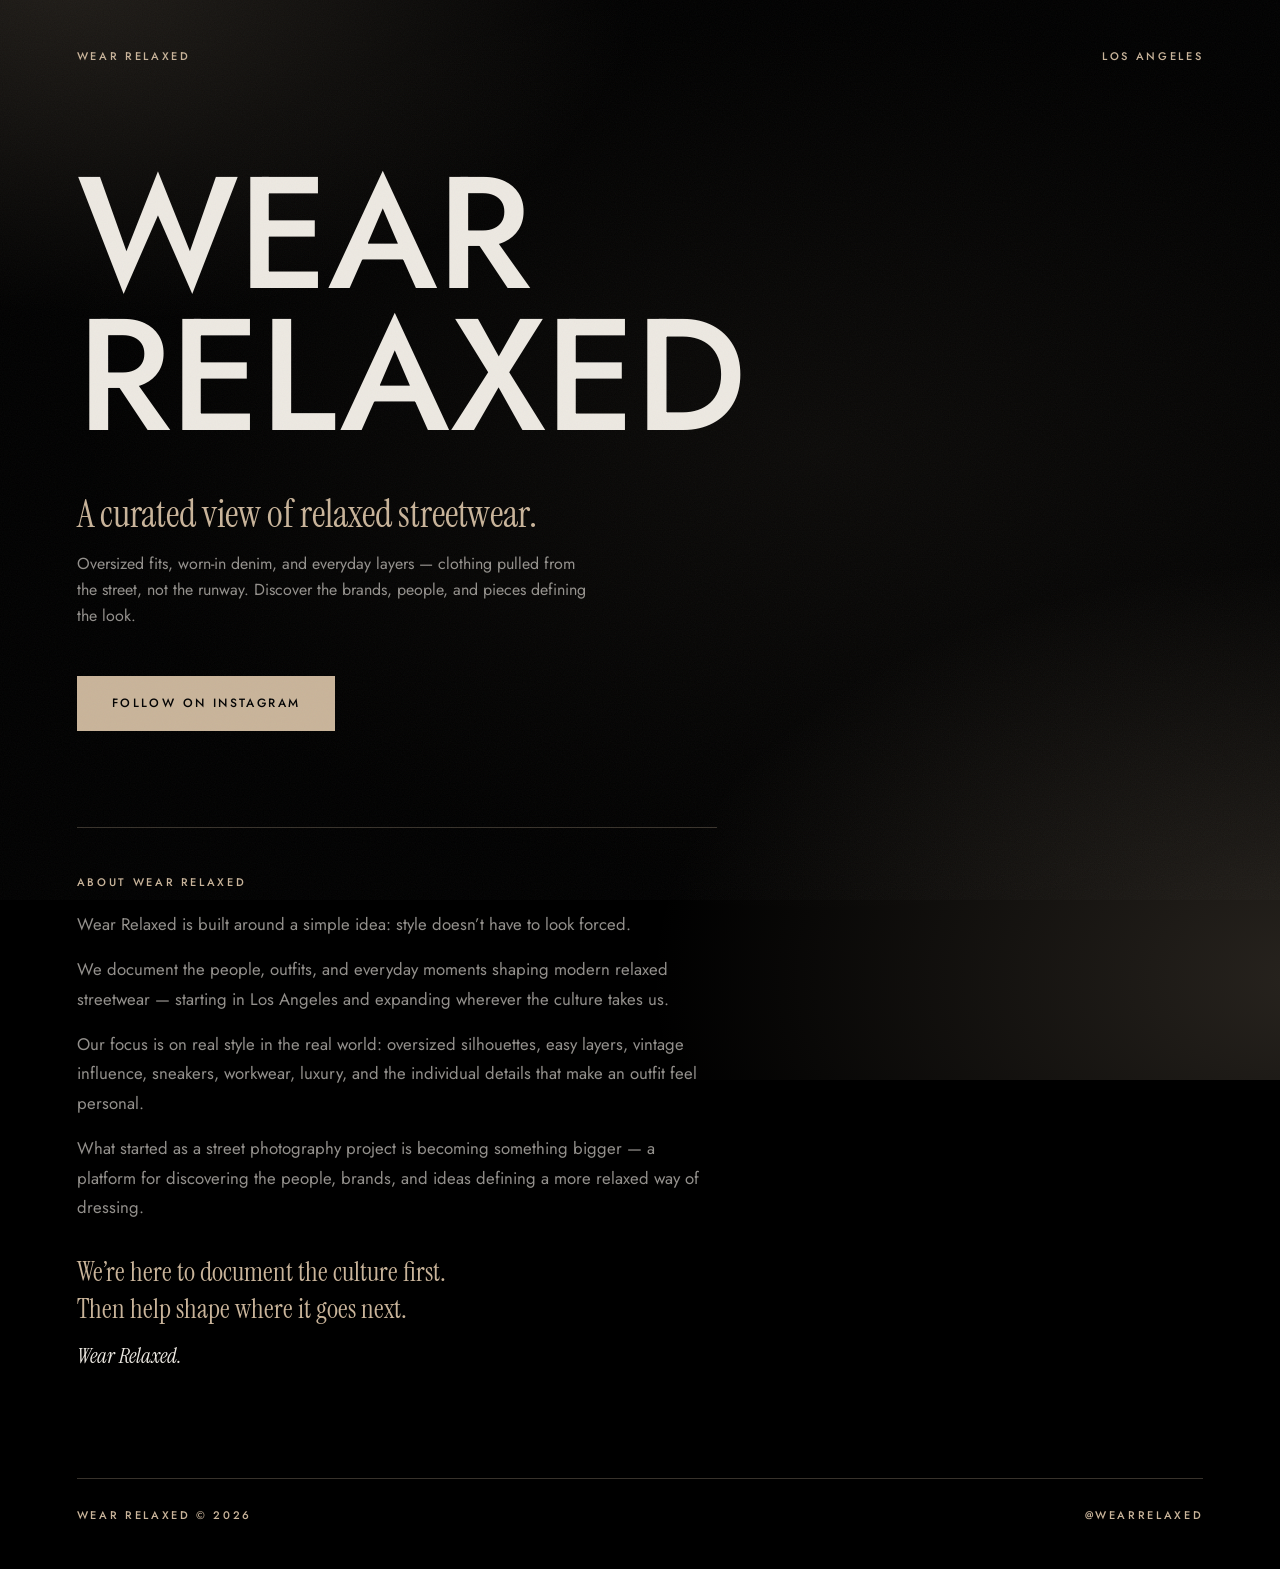
==== index.html @ 6d223c50 "Add About Wear Relaxed section; use 'streetwear' throughout copy" ====
<!DOCTYPE html>
<html lang="en">
<head>
<meta charset="utf-8" />
<meta name="viewport" content="width=device-width, initial-scale=1" />
<title>Wear Relaxed — A curated view of relaxed streetwear.</title>
<meta name="description" content="Wear Relaxed is a curated view of relaxed streetwear — oversized fits, worn-in denim, and everyday layers pulled from the street, not the runway. Discover the brands, people, and pieces defining the look." />
<meta name="theme-color" content="#000000" />
<link rel="icon" href="favicon.svg" type="image/svg+xml" />

<meta property="og:title" content="Wear Relaxed" />
<meta property="og:description" content="A curated view of relaxed streetwear." />
<meta property="og:type" content="website" />
<meta property="og:url" content="https://wearrelaxed.com" />

<link rel="preconnect" href="https://fonts.googleapis.com">
<link rel="preconnect" href="https://fonts.gstatic.com" crossorigin>
<link href="https://fonts.googleapis.com/css2?family=Instrument+Serif&family=Jost:wght@400;500&display=swap" rel="stylesheet">

<style>
  :root{
    --ink:#000000;
    --paper:#EDE9E2;
    --muted:rgba(237,233,226,.62);
    --tan:#C9B49A;        /* the one accent tone, used throughout */
    --tan-rgb:201,180,154;
    --sans:'Jost','Helvetica Neue',Arial,sans-serif;
    --serif:'Instrument Serif','Times New Roman',serif;
    --pad:clamp(22px,6vw,88px);
  }

  *{box-sizing:border-box;}
  html{-webkit-text-size-adjust:100%;}
  body{
    margin:0;
    min-height:100svh;
    display:flex; flex-direction:column;
    padding:clamp(26px,5vw,48px) var(--pad) clamp(28px,4vw,44px);
    background:var(--ink);
    color:var(--paper);
    font-family:var(--sans);
    font-weight:400;
    font-size:16px;
    line-height:1.6;
    -webkit-font-smoothing:antialiased;
  }
  a{color:inherit; text-decoration:none;}

  /* ambient wash — single tan tone, very low intensity */
  body::before{
    content:""; position:fixed; inset:-20%; z-index:-1; pointer-events:none;
    background:
      radial-gradient(46% 40% at 18% 12%, rgba(var(--tan-rgb),.16), transparent 70%),
      radial-gradient(52% 46% at 88% 92%, rgba(var(--tan-rgb),.20), transparent 72%),
      radial-gradient(60% 50% at 60% 50%, rgba(var(--tan-rgb),.06), transparent 75%);
    animation:drift 42s ease-in-out infinite alternate;
  }
  @keyframes drift{
    from{transform:translate3d(0,0,0) scale(1);}
    to{transform:translate3d(-2.5%,2%,0) scale(1.08);}
  }

  /* subtle film grain */
  body::after{
    content:""; position:fixed; inset:0; z-index:99; pointer-events:none; opacity:.045;
    background-image:url("data:image/svg+xml,%3Csvg xmlns='http://www.w3.org/2000/svg' width='160' height='160'%3E%3Cfilter id='n'%3E%3CfeTurbulence type='fractalNoise' baseFrequency='.85' numOctaves='3'/%3E%3C/filter%3E%3Crect width='160' height='160' filter='url(%23n)'/%3E%3C/svg%3E");
  }

  .tag{
    font-size:11px; font-weight:500; letter-spacing:.24em;
    text-transform:uppercase; color:var(--tan);
  }

  .top{display:flex; justify-content:space-between; gap:16px;}

  main{flex:1; display:flex; flex-direction:column; justify-content:center;
       padding:clamp(48px,10vw,96px) 0;}

  h1{
    margin:0;
    font-weight:500;
    font-size:clamp(3.2rem,12.4vw,10.5rem);
    line-height:.9;
    letter-spacing:-0.005em;
    text-transform:uppercase;
  }
  h1 span{display:block;}

  .lede{
    font-family:var(--serif);
    font-size:clamp(1.45rem,3.4vw,2.4rem);
    line-height:1.2;
    color:var(--tan);
    margin:clamp(26px,4vw,44px) 0 0;
  }
  .sub{max-width:52ch; color:var(--muted); margin:14px 0 0;}

  .cta{
    display:inline-flex; align-items:center; justify-content:center;
    margin-top:clamp(32px,5vw,48px); align-self:flex-start;
    padding:17px 34px;
    border:1px solid var(--tan); background:var(--tan); color:var(--ink);
    font-size:12px; font-weight:500; letter-spacing:.2em; text-transform:uppercase;
    transition:background .45s ease, color .45s ease;
  }
  .cta:hover{background:transparent; color:var(--tan);}
  a:focus-visible{outline:1px solid var(--tan); outline-offset:5px;}

  .bottom{display:flex; flex-wrap:wrap; justify-content:space-between; gap:12px;
          border-top:1px solid rgba(var(--tan-rgb),.28); padding-top:clamp(20px,3vw,28px);}
  .bottom a:hover{color:var(--paper);}

  .about{
    max-width:64ch;
    margin:0 0 clamp(56px,9vw,104px);
    padding-top:clamp(28px,4vw,40px);
    border-top:1px solid rgba(var(--tan-rgb),.28);
  }
  .about p{margin:16px 0 0; color:var(--muted); font-size:clamp(1rem,1.5vw,1.05rem); line-height:1.75;}
  .about p:first-of-type{margin-top:16px;}
  .about .close{
    font-family:var(--serif); color:var(--tan);
    font-size:clamp(1.25rem,2.4vw,1.7rem); line-height:1.35;
    margin-top:clamp(24px,4vw,32px);
  }
  .about .sign{
    font-family:var(--serif); font-style:italic; color:var(--paper);
    font-size:clamp(1.1rem,2vw,1.3rem); margin-top:10px;
  }

  /* load-in */
  .rise{opacity:0; transform:translateY(18px); animation:rise 1.1s cubic-bezier(.2,.7,.2,1) forwards;}
  .d1{animation-delay:.12s;} .d2{animation-delay:.26s;} .d3{animation-delay:.4s;} .d4{animation-delay:.54s;}
  @keyframes rise{to{opacity:1; transform:none;}}

  @media (prefers-reduced-motion: reduce){
    .rise{opacity:1; transform:none; animation:none;}
    body::before{animation:none;}
    .cta{transition:none;}
  }
</style>
</head>

<body>

  <header class="top rise">
    <span class="tag">Wear Relaxed</span>
    <span class="tag">Los Angeles</span>
  </header>

  <main>
    <h1 class="rise d1"><span>Wear</span><span>Relaxed</span></h1>
    <p class="lede rise d2">A curated view of relaxed streetwear.</p>
    <p class="sub rise d2">Oversized fits, worn-in denim, and everyday layers — clothing pulled from the street, not the runway. Discover the brands, people, and pieces defining the look.</p>
    <a class="cta rise d3" href="https://instagram.com/wearrelaxed" target="_blank" rel="noopener">Follow on Instagram</a>
  </main>

  <section class="about rise d4">
    <span class="tag">About Wear Relaxed</span>
    <p>Wear Relaxed is built around a simple idea: style doesn’t have to look forced.</p>
    <p>We document the people, outfits, and everyday moments shaping modern relaxed streetwear — starting in Los Angeles and expanding wherever the culture takes us.</p>
    <p>Our focus is on real style in the real world: oversized silhouettes, easy layers, vintage influence, sneakers, workwear, luxury, and the individual details that make an outfit feel personal.</p>
    <p>What started as a street photography project is becoming something bigger — a platform for discovering the people, brands, and ideas defining a more relaxed way of dressing.</p>
    <p class="close">We’re here to document the culture first.<br>Then help shape where it goes next.</p>
    <p class="sign">Wear Relaxed.</p>
  </section>

  <footer class="bottom rise d4">
    <span class="tag">Wear Relaxed © 2026</span>
    <span class="tag"><a href="https://instagram.com/wearrelaxed" target="_blank" rel="noopener">@wearrelaxed</a></span>
  </footer>

</body>
</html>
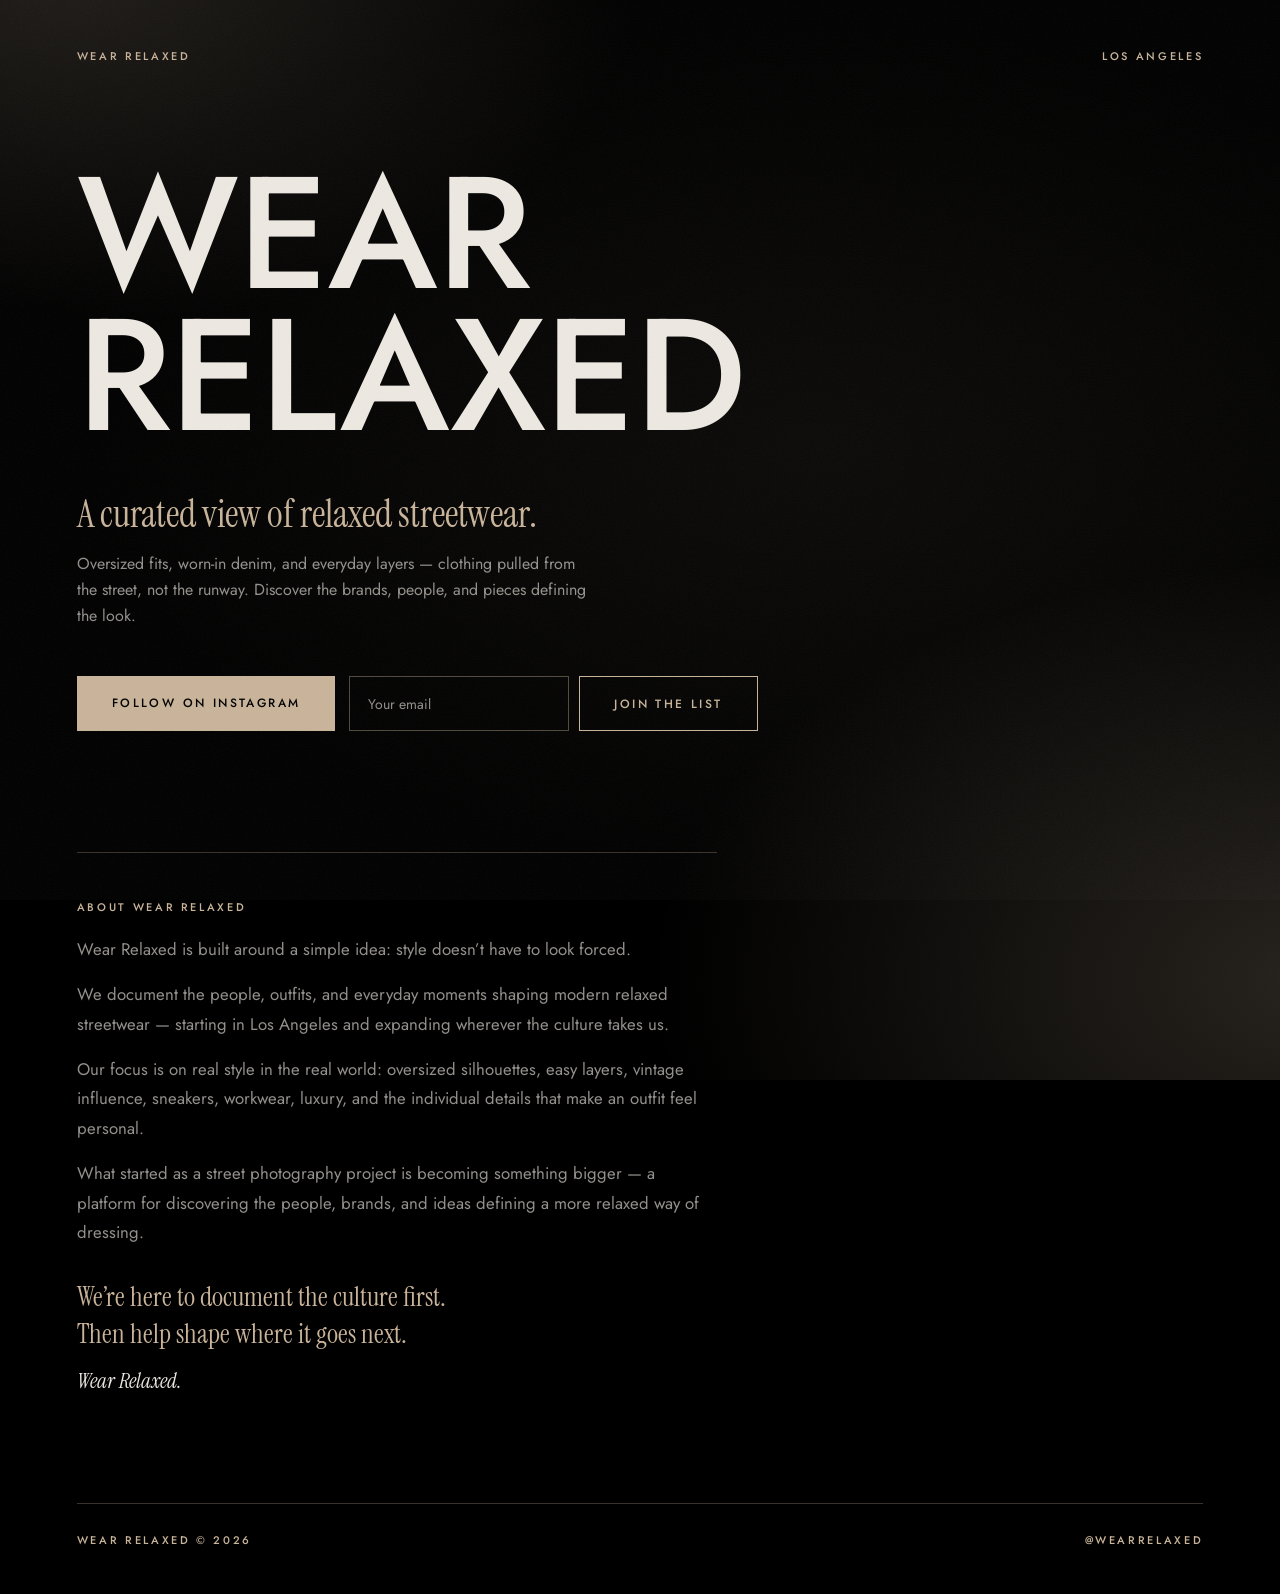
==== commit ffd9440c: "Add inline email signup form submitting directly to Tally API (no popup, no Tally branding)" ====
--- a/index.html
+++ b/index.html
@@ -97,7 +97,6 @@
 
   .cta{
     display:inline-flex; align-items:center; justify-content:center;
-    margin-top:clamp(32px,5vw,48px); align-self:flex-start;
     padding:17px 34px;
     border:1px solid var(--tan); background:var(--tan); color:var(--ink);
     font-size:12px; font-weight:500; letter-spacing:.2em; text-transform:uppercase;
@@ -105,6 +104,34 @@
   }
   .cta:hover{background:transparent; color:var(--tan);}
   a:focus-visible{outline:1px solid var(--tan); outline-offset:5px;}
+
+  .cta-row{display:flex; flex-wrap:wrap; gap:14px;
+            margin-top:clamp(32px,5vw,48px); align-self:flex-start;}
+
+  .cta-outline{background:transparent; color:var(--tan);}
+  .cta-outline:hover{background:var(--tan); color:var(--ink);}
+
+  button.cta{
+    font-family:inherit; appearance:none; -webkit-appearance:none;
+    cursor:pointer;
+  }
+  button.cta:disabled{opacity:.6; cursor:default;}
+
+  .join-form{display:flex; flex-wrap:wrap; gap:10px;}
+  .join-input{
+    background:transparent; color:var(--paper); font-family:var(--sans);
+    font-size:14px; padding:0 18px; min-width:220px;
+    border:1px solid rgba(var(--tan-rgb),.4);
+    outline:none; transition:border-color .3s ease;
+  }
+  .join-input::placeholder{color:var(--muted);}
+  .join-input:focus{border-color:var(--tan);}
+  .join-input:invalid:not(:placeholder-shown){border-color:#c97a6a;}
+
+  .join-msg{
+    margin:12px 0 0; font-size:13px; color:var(--tan);
+    min-height:1em;
+  }
 
   .bottom{display:flex; flex-wrap:wrap; justify-content:space-between; gap:12px;
           border-top:1px solid rgba(var(--tan-rgb),.28); padding-top:clamp(20px,3vw,28px);}
@@ -152,7 +179,14 @@
     <h1 class="rise d1"><span>Wear</span><span>Relaxed</span></h1>
     <p class="lede rise d2">A curated view of relaxed streetwear.</p>
     <p class="sub rise d2">Oversized fits, worn-in denim, and everyday layers — clothing pulled from the street, not the runway. Discover the brands, people, and pieces defining the look.</p>
-    <a class="cta rise d3" href="https://instagram.com/wearrelaxed" target="_blank" rel="noopener">Follow on Instagram</a>
+    <div class="cta-row rise d3">
+      <a class="cta" href="https://instagram.com/wearrelaxed" target="_blank" rel="noopener">Follow on Instagram</a>
+      <form class="join-form" id="joinForm" novalidate>
+        <input class="join-input" type="email" name="email" placeholder="Your email" required autocomplete="email" />
+        <button class="cta cta-outline" type="submit">Join the List</button>
+      </form>
+    </div>
+    <p class="join-msg" id="joinMsg" aria-live="polite"></p>
   </main>
 
   <section class="about rise d4">
@@ -170,5 +204,58 @@
     <span class="tag"><a href="https://instagram.com/wearrelaxed" target="_blank" rel="noopener">@wearrelaxed</a></span>
   </footer>
 
+  <script>
+    (function(){
+      var FORM_ID = 'dWedbV';
+      var FIELD_ID = '51441d87-afd5-4830-893a-62dbe07d6057';
+      var form = document.getElementById('joinForm');
+      var msg = document.getElementById('joinMsg');
+      var input = form.querySelector('.join-input');
+      var btn = form.querySelector('button');
+
+      function uuid(){
+        if (window.crypto && crypto.randomUUID) return crypto.randomUUID();
+        return 'xxxxxxxx-xxxx-4xxx-yxxx-xxxxxxxxxxxx'.replace(/[xy]/g, function(c){
+          var r = Math.random()*16|0, v = c === 'x' ? r : (r&0x3|0x8);
+          return v.toString(16);
+        });
+      }
+
+      form.addEventListener('submit', function(e){
+        e.preventDefault();
+        var email = input.value.trim();
+        if (!email || !input.checkValidity()) {
+          msg.textContent = 'Enter a valid email.';
+          return;
+        }
+        btn.disabled = true;
+        var original = btn.textContent;
+        btn.textContent = 'Joining…';
+        msg.textContent = '';
+
+        fetch('https://api.tally.so/forms/' + FORM_ID + '/respond', {
+          method: 'POST',
+          headers: {'Content-Type': 'application/json'},
+          body: JSON.stringify({
+            sessionUuid: uuid(),
+            respondentUuid: uuid(),
+            responses: (function(){ var r = {}; r[FIELD_ID] = email; return r; })(),
+            captchas: {},
+            isCompleted: true,
+            password: null
+          })
+        }).then(function(res){
+          if (!res.ok) throw new Error('bad status');
+          form.style.display = 'none';
+          msg.textContent = "You're on the list.";
+        }).catch(function(){
+          btn.disabled = false;
+          btn.textContent = original;
+          msg.textContent = 'Something went wrong — try again.';
+        });
+      });
+    })();
+  </script>
+
 </body>
 </html>
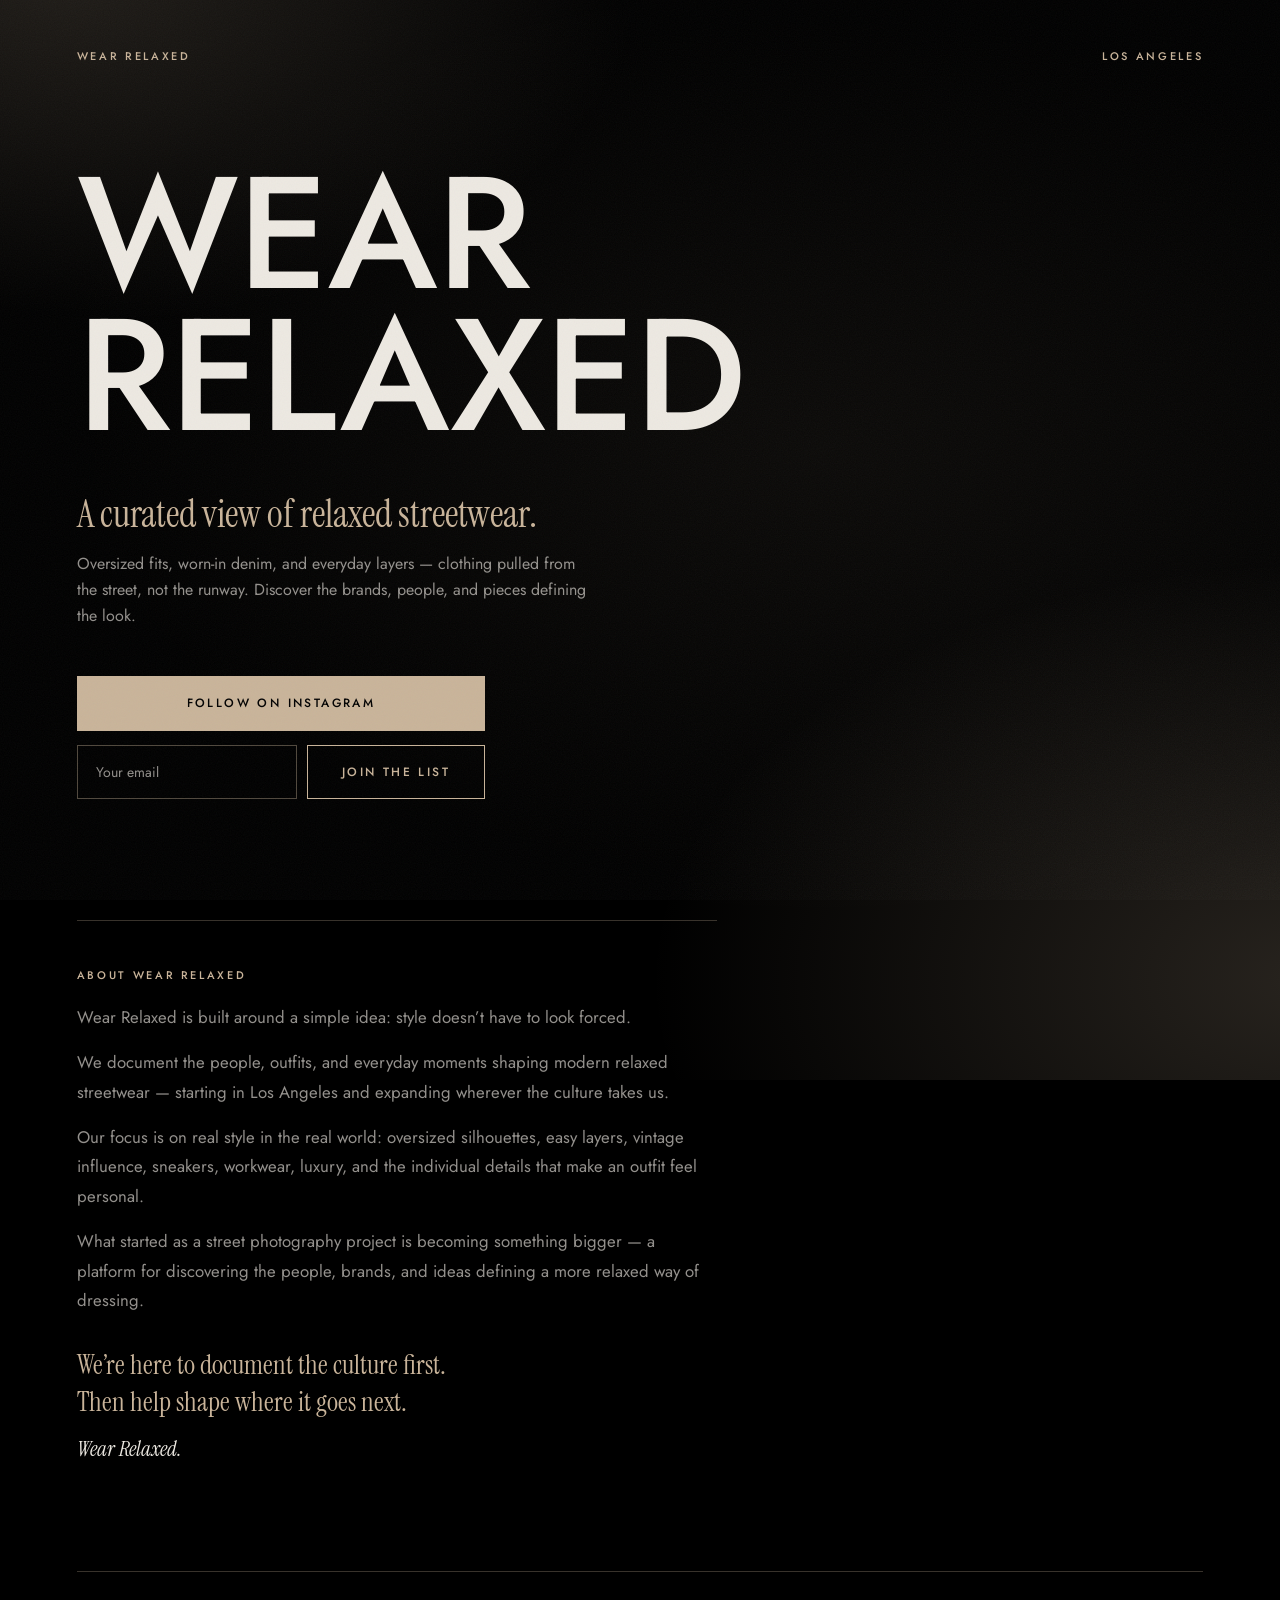
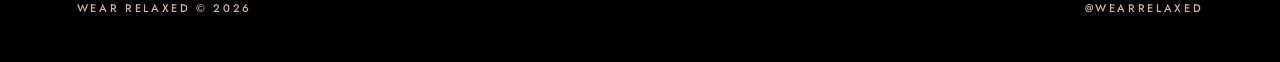
==== commit 6b014ab5: "Stack email signup row below Instagram button" ====
--- a/index.html
+++ b/index.html
@@ -105,7 +105,7 @@
   .cta:hover{background:transparent; color:var(--tan);}
   a:focus-visible{outline:1px solid var(--tan); outline-offset:5px;}
 
-  .cta-row{display:flex; flex-wrap:wrap; gap:14px;
+  .cta-row{display:flex; flex-direction:column; flex-wrap:wrap; gap:14px;
             margin-top:clamp(32px,5vw,48px); align-self:flex-start;}
 
   .cta-outline{background:transparent; color:var(--tan);}
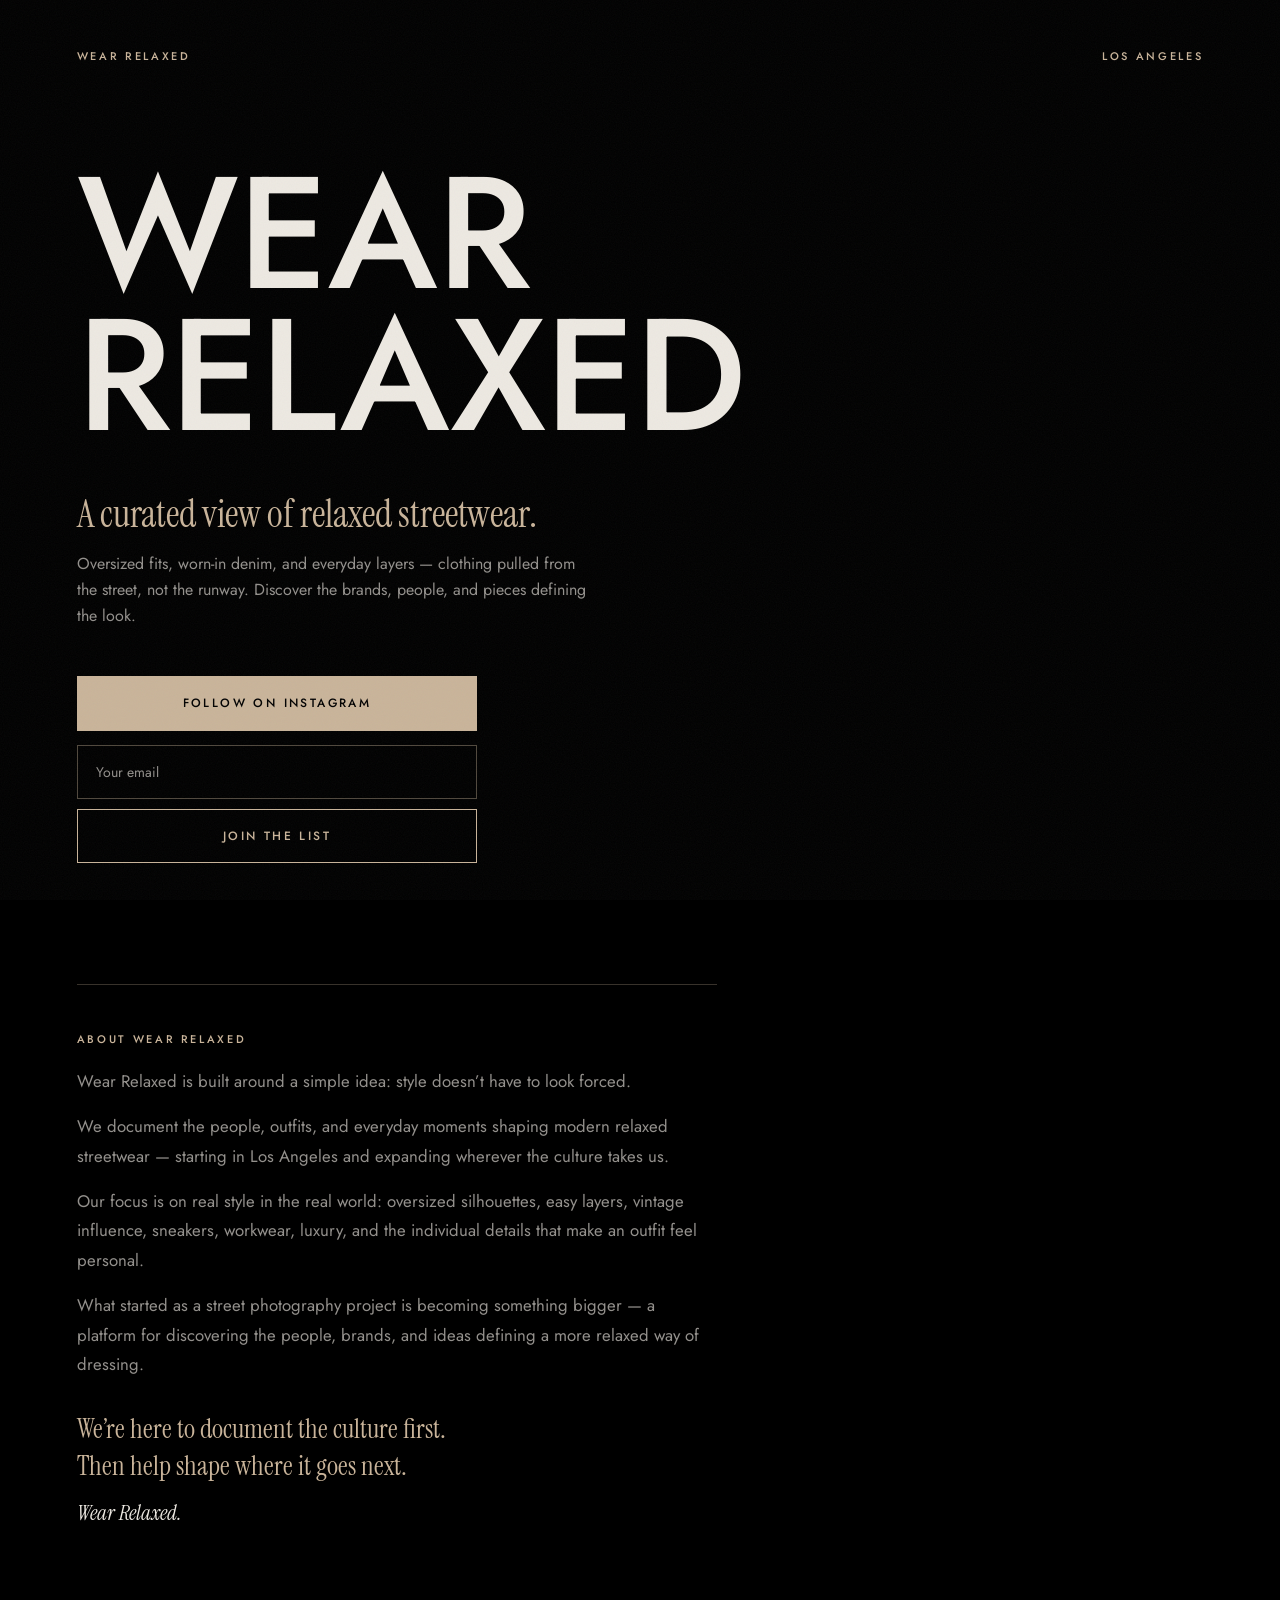
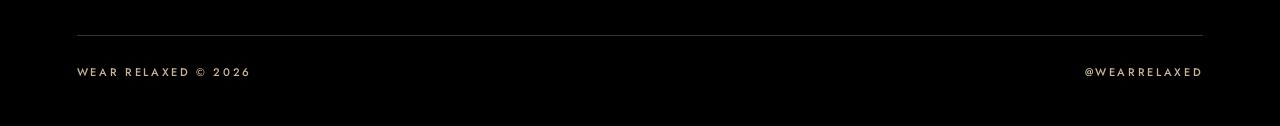
==== commit 297a8bc0: "Flatten background to true black (remove ambient tan wash); fix mobile join-form sizing" ====
--- a/index.html
+++ b/index.html
@@ -46,21 +46,7 @@
   }
   a{color:inherit; text-decoration:none;}
 
-  /* ambient wash — single tan tone, very low intensity */
-  body::before{
-    content:""; position:fixed; inset:-20%; z-index:-1; pointer-events:none;
-    background:
-      radial-gradient(46% 40% at 18% 12%, rgba(var(--tan-rgb),.16), transparent 70%),
-      radial-gradient(52% 46% at 88% 92%, rgba(var(--tan-rgb),.20), transparent 72%),
-      radial-gradient(60% 50% at 60% 50%, rgba(var(--tan-rgb),.06), transparent 75%);
-    animation:drift 42s ease-in-out infinite alternate;
-  }
-  @keyframes drift{
-    from{transform:translate3d(0,0,0) scale(1);}
-    to{transform:translate3d(-2.5%,2%,0) scale(1.08);}
-  }
-
-  /* subtle film grain */
+  /* subtle film grain — true flat black underneath, no color wash */
   body::after{
     content:""; position:fixed; inset:0; z-index:99; pointer-events:none; opacity:.045;
     background-image:url("data:image/svg+xml,%3Csvg xmlns='http://www.w3.org/2000/svg' width='160' height='160'%3E%3Cfilter id='n'%3E%3CfeTurbulence type='fractalNoise' baseFrequency='.85' numOctaves='3'/%3E%3C/filter%3E%3Crect width='160' height='160' filter='url(%23n)'/%3E%3C/svg%3E");
@@ -117,16 +103,23 @@
   }
   button.cta:disabled{opacity:.6; cursor:default;}
 
-  .join-form{display:flex; flex-wrap:wrap; gap:10px;}
+  .join-form{display:flex; flex-wrap:wrap; gap:10px; width:100%; max-width:420px;}
   .join-input{
     background:transparent; color:var(--paper); font-family:var(--sans);
-    font-size:14px; padding:0 18px; min-width:220px;
+    font-size:14px; padding:0 18px; height:54px;
+    flex:1 1 220px; min-width:0;
     border:1px solid rgba(var(--tan-rgb),.4);
     outline:none; transition:border-color .3s ease;
   }
   .join-input::placeholder{color:var(--muted);}
   .join-input:focus{border-color:var(--tan);}
   .join-input:invalid:not(:placeholder-shown){border-color:#c97a6a;}
+  .join-form .cta{flex:1 1 auto; white-space:nowrap;}
+
+  @media (max-width: 480px){
+    .join-form{flex-direction:column; align-items:stretch;}
+    .join-input, .join-form .cta{width:100%;}
+  }
 
   .join-msg{
     margin:12px 0 0; font-size:13px; color:var(--tan);
@@ -162,7 +155,6 @@
 
   @media (prefers-reduced-motion: reduce){
     .rise{opacity:1; transform:none; animation:none;}
-    body::before{animation:none;}
     .cta{transition:none;}
   }
 </style>
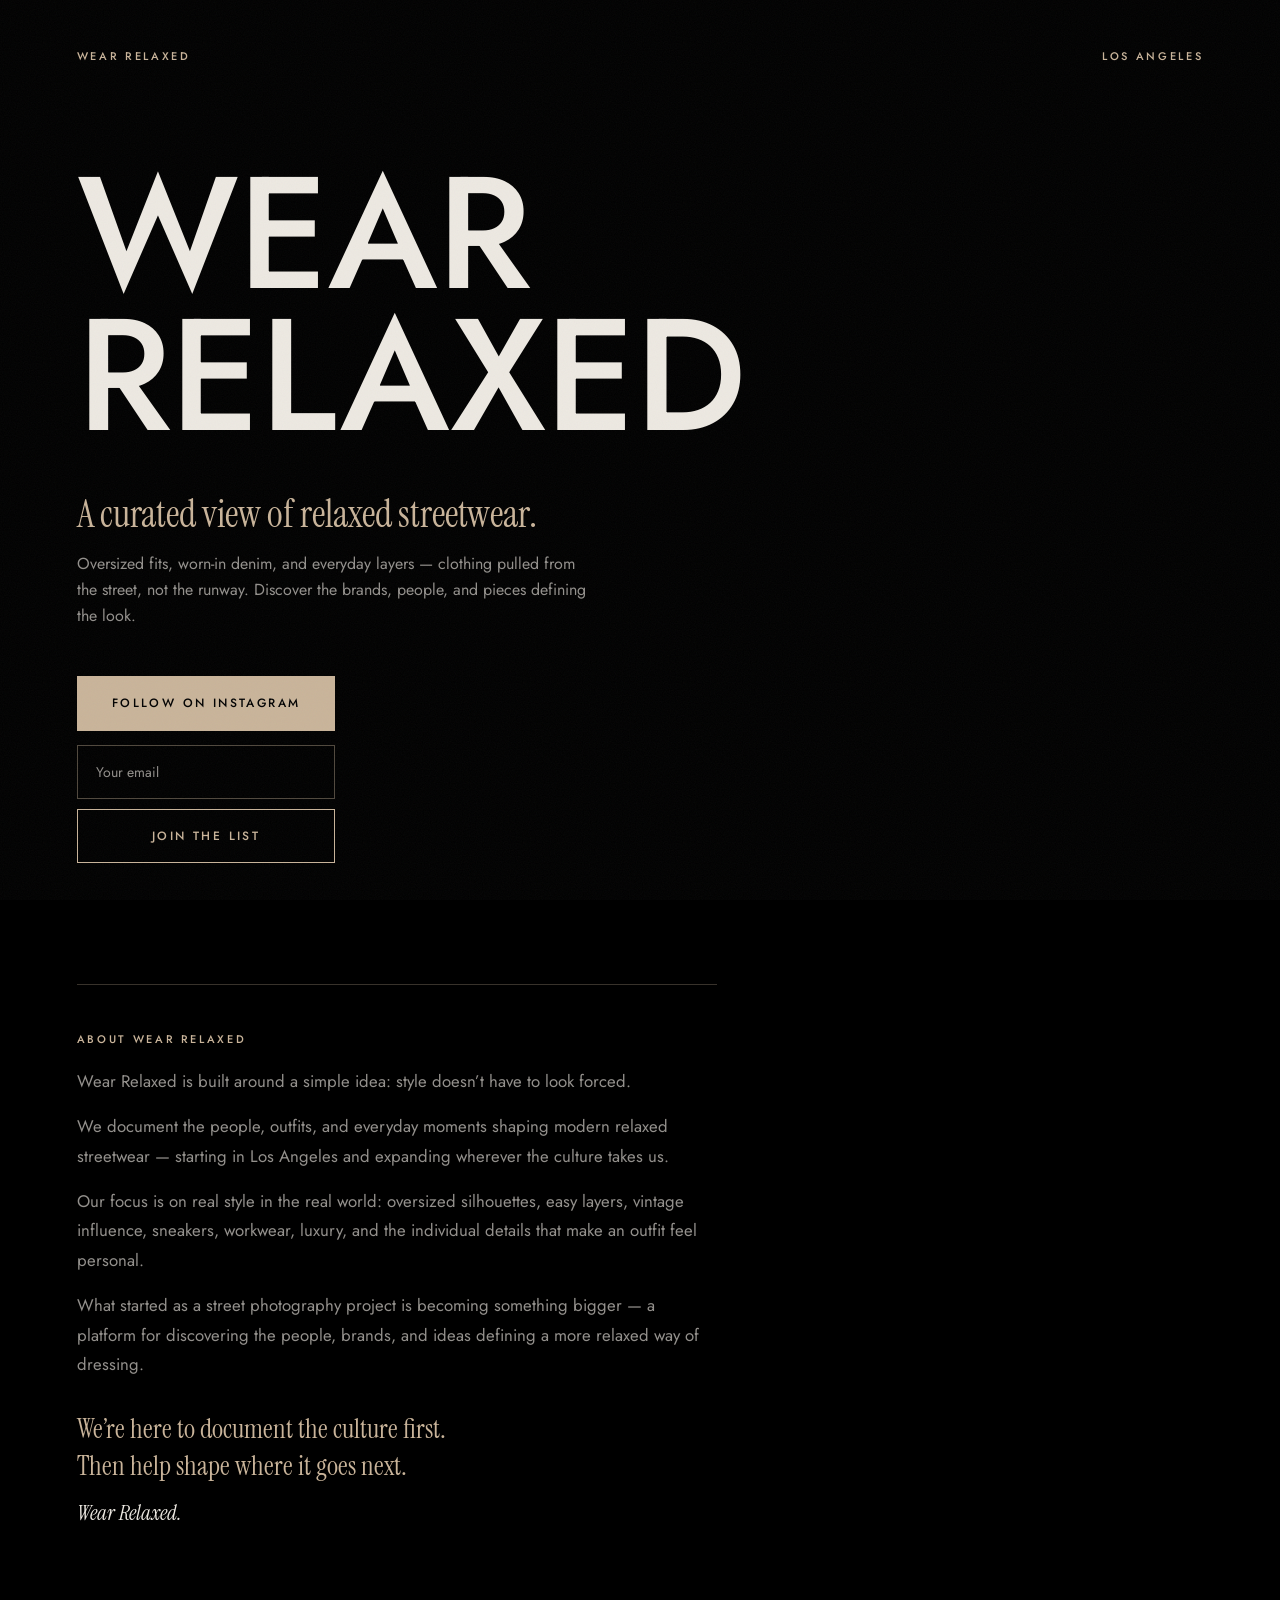
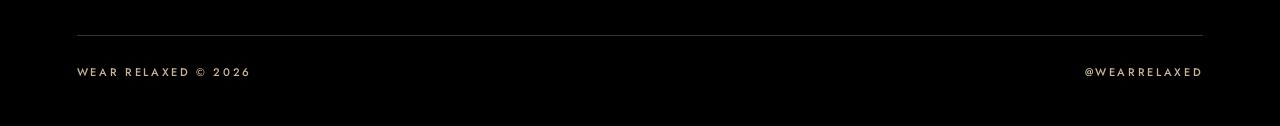
==== commit 2683369a: "Simplify join-form to always stack full-width, consistent at every screen size" ====
--- a/index.html
+++ b/index.html
@@ -103,23 +103,17 @@
   }
   button.cta:disabled{opacity:.6; cursor:default;}
 
-  .join-form{display:flex; flex-wrap:wrap; gap:10px; width:100%; max-width:420px;}
+  .join-form{display:flex; flex-direction:column; gap:10px; width:100%;}
   .join-input{
     background:transparent; color:var(--paper); font-family:var(--sans);
-    font-size:14px; padding:0 18px; height:54px;
-    flex:1 1 220px; min-width:0;
+    font-size:14px; padding:0 18px; height:54px; width:100%;
     border:1px solid rgba(var(--tan-rgb),.4);
     outline:none; transition:border-color .3s ease;
   }
   .join-input::placeholder{color:var(--muted);}
   .join-input:focus{border-color:var(--tan);}
   .join-input:invalid:not(:placeholder-shown){border-color:#c97a6a;}
-  .join-form .cta{flex:1 1 auto; white-space:nowrap;}
-
-  @media (max-width: 480px){
-    .join-form{flex-direction:column; align-items:stretch;}
-    .join-input, .join-form .cta{width:100%;}
-  }
+  .join-form .cta{width:100%;}
 
   .join-msg{
     margin:12px 0 0; font-size:13px; color:var(--tan);
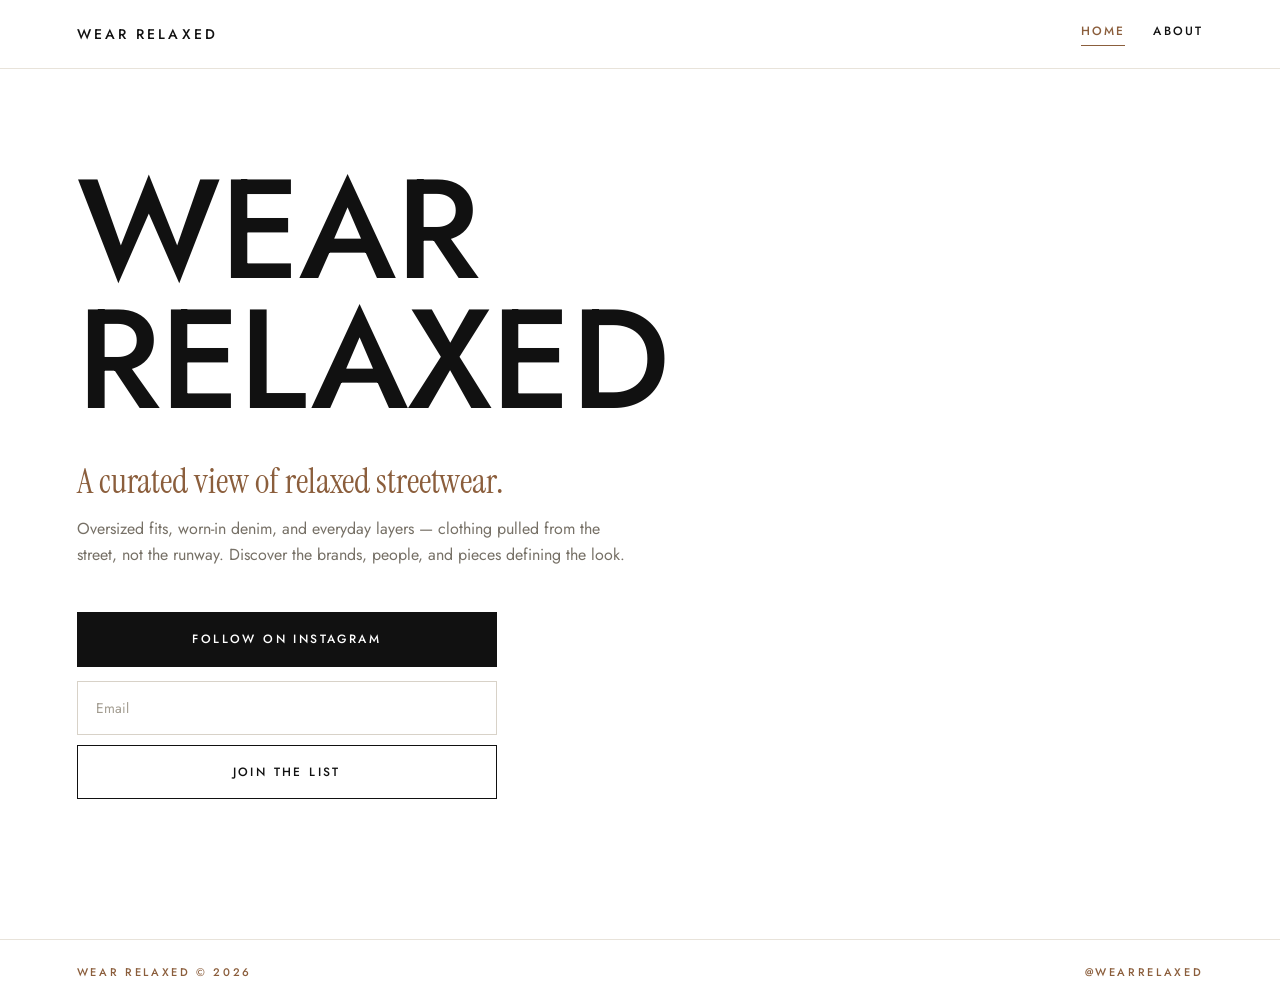
==== commit dcf3cfc5: "Redesign: white-background Revolve/Union/PacSun-inspired layout, split About into its own page, exte" ====
--- a/index.html
+++ b/index.html
@@ -5,7 +5,7 @@
 <meta name="viewport" content="width=device-width, initial-scale=1" />
 <title>Wear Relaxed — A curated view of relaxed streetwear.</title>
 <meta name="description" content="Wear Relaxed is a curated view of relaxed streetwear — oversized fits, worn-in denim, and everyday layers pulled from the street, not the runway. Discover the brands, people, and pieces defining the look." />
-<meta name="theme-color" content="#000000" />
+<meta name="theme-color" content="#ffffff" />
 <link rel="icon" href="favicon.svg" type="image/svg+xml" />
 
 <meta property="og:title" content="Wear Relaxed" />
@@ -16,149 +16,17 @@
 <link rel="preconnect" href="https://fonts.googleapis.com">
 <link rel="preconnect" href="https://fonts.gstatic.com" crossorigin>
 <link href="https://fonts.googleapis.com/css2?family=Instrument+Serif&family=Jost:wght@400;500&display=swap" rel="stylesheet">
-
-<style>
-  :root{
-    --ink:#000000;
-    --paper:#EDE9E2;
-    --muted:rgba(237,233,226,.62);
-    --tan:#C9B49A;        /* the one accent tone, used throughout */
-    --tan-rgb:201,180,154;
-    --sans:'Jost','Helvetica Neue',Arial,sans-serif;
-    --serif:'Instrument Serif','Times New Roman',serif;
-    --pad:clamp(22px,6vw,88px);
-  }
-
-  *{box-sizing:border-box;}
-  html{-webkit-text-size-adjust:100%;}
-  body{
-    margin:0;
-    min-height:100svh;
-    display:flex; flex-direction:column;
-    padding:clamp(26px,5vw,48px) var(--pad) clamp(28px,4vw,44px);
-    background:var(--ink);
-    color:var(--paper);
-    font-family:var(--sans);
-    font-weight:400;
-    font-size:16px;
-    line-height:1.6;
-    -webkit-font-smoothing:antialiased;
-  }
-  a{color:inherit; text-decoration:none;}
-
-  /* subtle film grain — true flat black underneath, no color wash */
-  body::after{
-    content:""; position:fixed; inset:0; z-index:99; pointer-events:none; opacity:.045;
-    background-image:url("data:image/svg+xml,%3Csvg xmlns='http://www.w3.org/2000/svg' width='160' height='160'%3E%3Cfilter id='n'%3E%3CfeTurbulence type='fractalNoise' baseFrequency='.85' numOctaves='3'/%3E%3C/filter%3E%3Crect width='160' height='160' filter='url(%23n)'/%3E%3C/svg%3E");
-  }
-
-  .tag{
-    font-size:11px; font-weight:500; letter-spacing:.24em;
-    text-transform:uppercase; color:var(--tan);
-  }
-
-  .top{display:flex; justify-content:space-between; gap:16px;}
-
-  main{flex:1; display:flex; flex-direction:column; justify-content:center;
-       padding:clamp(48px,10vw,96px) 0;}
-
-  h1{
-    margin:0;
-    font-weight:500;
-    font-size:clamp(3.2rem,12.4vw,10.5rem);
-    line-height:.9;
-    letter-spacing:-0.005em;
-    text-transform:uppercase;
-  }
-  h1 span{display:block;}
-
-  .lede{
-    font-family:var(--serif);
-    font-size:clamp(1.45rem,3.4vw,2.4rem);
-    line-height:1.2;
-    color:var(--tan);
-    margin:clamp(26px,4vw,44px) 0 0;
-  }
-  .sub{max-width:52ch; color:var(--muted); margin:14px 0 0;}
-
-  .cta{
-    display:inline-flex; align-items:center; justify-content:center;
-    padding:17px 34px;
-    border:1px solid var(--tan); background:var(--tan); color:var(--ink);
-    font-size:12px; font-weight:500; letter-spacing:.2em; text-transform:uppercase;
-    transition:background .45s ease, color .45s ease;
-  }
-  .cta:hover{background:transparent; color:var(--tan);}
-  a:focus-visible{outline:1px solid var(--tan); outline-offset:5px;}
-
-  .cta-row{display:flex; flex-direction:column; flex-wrap:wrap; gap:14px;
-            margin-top:clamp(32px,5vw,48px); align-self:flex-start;}
-
-  .cta-outline{background:transparent; color:var(--tan);}
-  .cta-outline:hover{background:var(--tan); color:var(--ink);}
-
-  button.cta{
-    font-family:inherit; appearance:none; -webkit-appearance:none;
-    cursor:pointer;
-  }
-  button.cta:disabled{opacity:.6; cursor:default;}
-
-  .join-form{display:flex; flex-direction:column; gap:10px; width:100%;}
-  .join-input{
-    background:transparent; color:var(--paper); font-family:var(--sans);
-    font-size:14px; padding:0 18px; height:54px; width:100%;
-    border:1px solid rgba(var(--tan-rgb),.4);
-    outline:none; transition:border-color .3s ease;
-  }
-  .join-input::placeholder{color:var(--muted);}
-  .join-input:focus{border-color:var(--tan);}
-  .join-input:invalid:not(:placeholder-shown){border-color:#c97a6a;}
-  .join-form .cta{width:100%;}
-
-  .join-msg{
-    margin:12px 0 0; font-size:13px; color:var(--tan);
-    min-height:1em;
-  }
-
-  .bottom{display:flex; flex-wrap:wrap; justify-content:space-between; gap:12px;
-          border-top:1px solid rgba(var(--tan-rgb),.28); padding-top:clamp(20px,3vw,28px);}
-  .bottom a:hover{color:var(--paper);}
-
-  .about{
-    max-width:64ch;
-    margin:0 0 clamp(56px,9vw,104px);
-    padding-top:clamp(28px,4vw,40px);
-    border-top:1px solid rgba(var(--tan-rgb),.28);
-  }
-  .about p{margin:16px 0 0; color:var(--muted); font-size:clamp(1rem,1.5vw,1.05rem); line-height:1.75;}
-  .about p:first-of-type{margin-top:16px;}
-  .about .close{
-    font-family:var(--serif); color:var(--tan);
-    font-size:clamp(1.25rem,2.4vw,1.7rem); line-height:1.35;
-    margin-top:clamp(24px,4vw,32px);
-  }
-  .about .sign{
-    font-family:var(--serif); font-style:italic; color:var(--paper);
-    font-size:clamp(1.1rem,2vw,1.3rem); margin-top:10px;
-  }
-
-  /* load-in */
-  .rise{opacity:0; transform:translateY(18px); animation:rise 1.1s cubic-bezier(.2,.7,.2,1) forwards;}
-  .d1{animation-delay:.12s;} .d2{animation-delay:.26s;} .d3{animation-delay:.4s;} .d4{animation-delay:.54s;}
-  @keyframes rise{to{opacity:1; transform:none;}}
-
-  @media (prefers-reduced-motion: reduce){
-    .rise{opacity:1; transform:none; animation:none;}
-    .cta{transition:none;}
-  }
-</style>
+<link rel="stylesheet" href="styles.css" />
 </head>
 
 <body>
 
-  <header class="top rise">
-    <span class="tag">Wear Relaxed</span>
-    <span class="tag">Los Angeles</span>
+  <header class="nav rise">
+    <a class="nav-logo" href="index.html">Wear Relaxed</a>
+    <nav class="nav-links">
+      <a href="index.html" aria-current="page">Home</a>
+      <a href="about.html">About</a>
+    </nav>
   </header>
 
   <main>
@@ -168,22 +36,12 @@
     <div class="cta-row rise d3">
       <a class="cta" href="https://instagram.com/wearrelaxed" target="_blank" rel="noopener">Follow on Instagram</a>
       <form class="join-form" id="joinForm" novalidate>
-        <input class="join-input" type="email" name="email" placeholder="Your email" required autocomplete="email" />
+        <input class="join-input" type="email" name="email" placeholder="Email" required autocomplete="email" />
         <button class="cta cta-outline" type="submit">Join the List</button>
       </form>
     </div>
     <p class="join-msg" id="joinMsg" aria-live="polite"></p>
   </main>
-
-  <section class="about rise d4">
-    <span class="tag">About Wear Relaxed</span>
-    <p>Wear Relaxed is built around a simple idea: style doesn’t have to look forced.</p>
-    <p>We document the people, outfits, and everyday moments shaping modern relaxed streetwear — starting in Los Angeles and expanding wherever the culture takes us.</p>
-    <p>Our focus is on real style in the real world: oversized silhouettes, easy layers, vintage influence, sneakers, workwear, luxury, and the individual details that make an outfit feel personal.</p>
-    <p>What started as a street photography project is becoming something bigger — a platform for discovering the people, brands, and ideas defining a more relaxed way of dressing.</p>
-    <p class="close">We’re here to document the culture first.<br>Then help shape where it goes next.</p>
-    <p class="sign">Wear Relaxed.</p>
-  </section>
 
   <footer class="bottom rise d4">
     <span class="tag">Wear Relaxed © 2026</span>
--- a/styles.css
+++ b/styles.css
@@ -0,0 +1,143 @@
+:root{
+  --paper:#ffffff;
+  --ink:#111111;
+  --muted:#767066;
+  --line:#e8e3da;
+  --field:#d8d2c8;
+  --accent:#8b5e3c;      /* clay/terracotta — the one warm accent, legible on white */
+  --accent-rgb:139,94,60;
+  --sans:'Jost','Helvetica Neue',Arial,sans-serif;
+  --serif:'Instrument Serif','Times New Roman',serif;
+  --pad:clamp(22px,6vw,88px);
+}
+
+*{box-sizing:border-box;}
+html{-webkit-text-size-adjust:100%;}
+body{
+  margin:0;
+  min-height:100svh;
+  background:var(--paper);
+  color:var(--ink);
+  font-family:var(--sans);
+  font-weight:400;
+  font-size:16px;
+  line-height:1.6;
+  -webkit-font-smoothing:antialiased;
+}
+a{color:inherit; text-decoration:none;}
+
+.tag{
+  font-size:11px; font-weight:500; letter-spacing:.24em;
+  text-transform:uppercase; color:var(--accent);
+}
+
+/* nav */
+.nav{
+  display:flex; align-items:center; justify-content:space-between;
+  padding:22px var(--pad);
+  border-bottom:1px solid var(--line);
+}
+.nav-logo{
+  font-size:14px; font-weight:500; letter-spacing:.22em; text-transform:uppercase;
+}
+.nav-links{display:flex; gap:28px;}
+.nav-links a{
+  font-size:12px; font-weight:500; letter-spacing:.18em; text-transform:uppercase;
+  padding-bottom:4px; border-bottom:1px solid transparent;
+  transition:border-color .3s ease, color .3s ease;
+}
+.nav-links a:hover{color:var(--accent);}
+.nav-links a[aria-current="page"]{border-color:var(--accent); color:var(--accent);}
+
+main{padding:clamp(48px,10vw,96px) var(--pad) clamp(64px,9vw,120px);}
+.page{padding:clamp(56px,10vw,104px) var(--pad) clamp(72px,10vw,128px); max-width:900px;}
+
+h1{
+  margin:0;
+  font-weight:500;
+  font-size:clamp(3rem,11vw,9rem);
+  line-height:.92;
+  letter-spacing:-0.005em;
+  text-transform:uppercase;
+}
+h1 span{display:block;}
+
+.lede{
+  font-family:var(--serif);
+  font-size:clamp(1.4rem,3.2vw,2.2rem);
+  line-height:1.2;
+  color:var(--accent);
+  margin:clamp(22px,4vw,36px) 0 0;
+}
+.sub{max-width:56ch; color:var(--muted); margin:14px 0 0;}
+
+.cta{
+  display:inline-flex; align-items:center; justify-content:center;
+  padding:17px 34px;
+  border:1px solid var(--ink); background:var(--ink); color:#fff;
+  font-size:12px; font-weight:500; letter-spacing:.2em; text-transform:uppercase;
+  transition:background .35s ease, color .35s ease, border-color .35s ease;
+}
+.cta:hover{background:var(--accent); border-color:var(--accent); color:#fff;}
+a:focus-visible, button:focus-visible{outline:2px solid var(--accent); outline-offset:3px;}
+
+.cta-row{display:flex; flex-direction:column; gap:14px;
+         margin-top:clamp(30px,5vw,44px); max-width:420px;}
+
+.cta-outline{background:transparent; color:var(--ink);}
+.cta-outline:hover{background:var(--ink); color:#fff; border-color:var(--ink);}
+
+button.cta{
+  font-family:inherit; appearance:none; -webkit-appearance:none;
+  cursor:pointer;
+}
+button.cta:disabled{opacity:.6; cursor:default;}
+
+.join-form{display:flex; flex-direction:column; gap:10px; width:100%;}
+.join-input{
+  background:#fff; color:var(--ink); font-family:var(--sans);
+  font-size:14px; padding:0 18px; height:54px; width:100%;
+  border:1px solid var(--field);
+  outline:none; transition:border-color .3s ease;
+}
+.join-input::placeholder{color:#a29c90;}
+.join-input:focus{border-color:var(--ink);}
+.join-input:invalid:not(:placeholder-shown){border-color:#b4503c;}
+.join-form .cta{width:100%;}
+
+.join-msg{
+  margin:12px 0 0; font-size:13px; color:var(--accent);
+  min-height:1em;
+}
+
+.bottom{display:flex; flex-wrap:wrap; justify-content:space-between; gap:12px;
+        border-top:1px solid var(--line); padding:24px var(--pad);}
+.bottom a:hover{color:var(--accent);}
+
+.about-copy{max-width:64ch;}
+.about-copy p{margin:16px 0 0; color:var(--muted); font-size:clamp(1rem,1.5vw,1.05rem); line-height:1.75;}
+.about-copy p:first-of-type{margin-top:20px;}
+.about-copy .close{
+  font-family:var(--serif); color:var(--accent);
+  font-size:clamp(1.25rem,2.4vw,1.7rem); line-height:1.35;
+  margin-top:clamp(24px,4vw,32px);
+}
+.about-copy .sign{
+  font-family:var(--serif); font-style:italic; color:var(--ink);
+  font-size:clamp(1.1rem,2vw,1.3rem); margin-top:10px;
+}
+
+/* load-in */
+.rise{opacity:0; transform:translateY(16px); animation:rise 1s cubic-bezier(.2,.7,.2,1) forwards;}
+.d1{animation-delay:.08s;} .d2{animation-delay:.18s;} .d3{animation-delay:.28s;} .d4{animation-delay:.38s;}
+@keyframes rise{to{opacity:1; transform:none;}}
+
+@media (prefers-reduced-motion: reduce){
+  .rise{opacity:1; transform:none; animation:none;}
+  .cta{transition:none;}
+}
+
+@media (max-width: 640px){
+  .nav{padding:18px 20px;}
+  .nav-links{gap:18px;}
+}
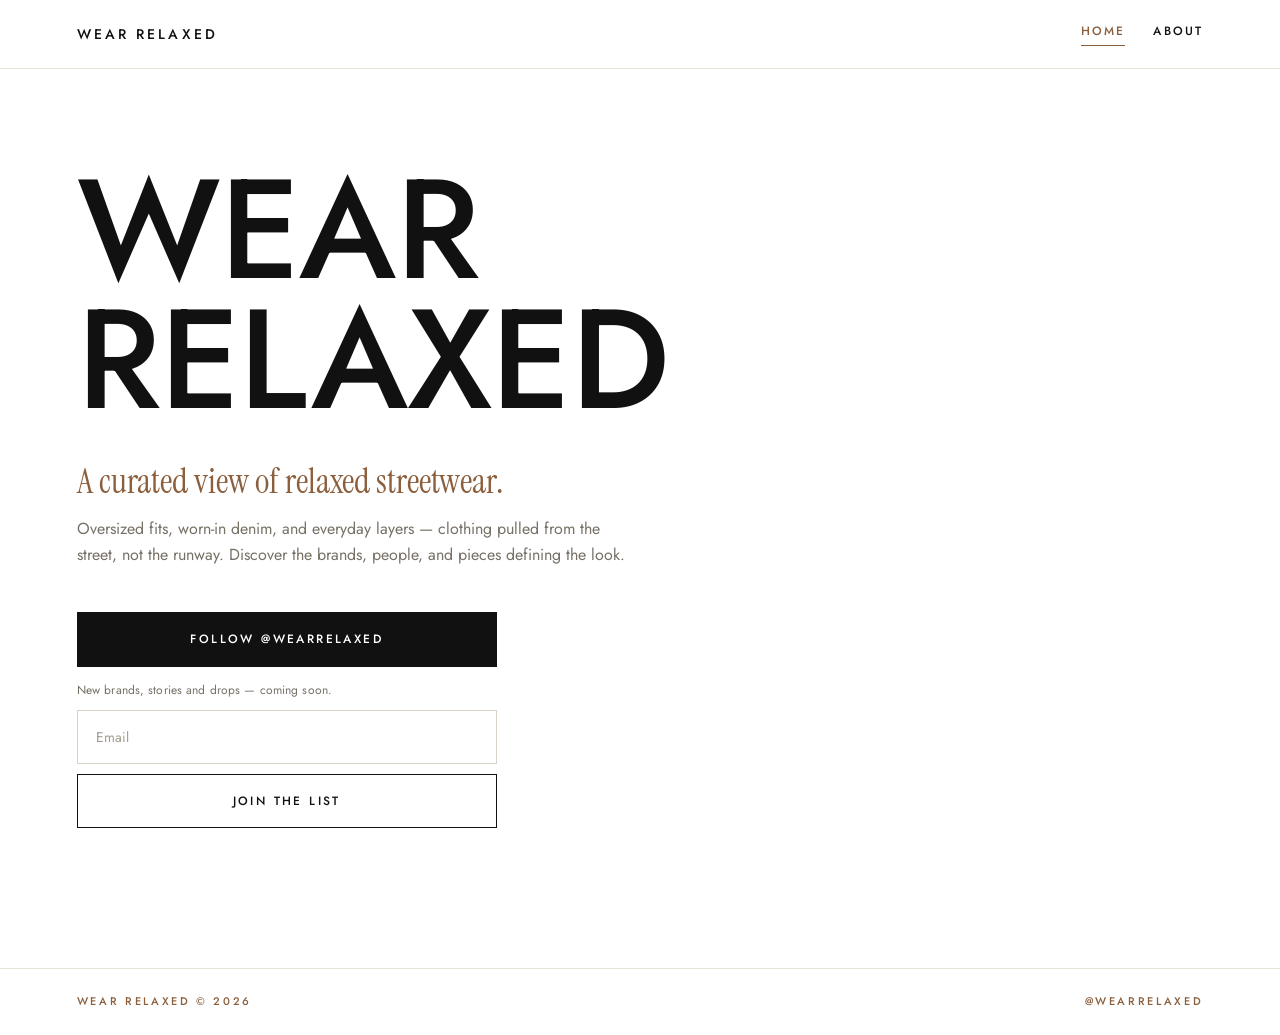
==== commit ca7ad77c: "Follow @wearrelaxed button copy; add subscribe teaser line above email field" ====
--- a/index.html
+++ b/index.html
@@ -34,11 +34,14 @@
     <p class="lede rise d2">A curated view of relaxed streetwear.</p>
     <p class="sub rise d2">Oversized fits, worn-in denim, and everyday layers — clothing pulled from the street, not the runway. Discover the brands, people, and pieces defining the look.</p>
     <div class="cta-row rise d3">
-      <a class="cta" href="https://instagram.com/wearrelaxed" target="_blank" rel="noopener">Follow on Instagram</a>
-      <form class="join-form" id="joinForm" novalidate>
-        <input class="join-input" type="email" name="email" placeholder="Email" required autocomplete="email" />
-        <button class="cta cta-outline" type="submit">Join the List</button>
-      </form>
+      <a class="cta" href="https://instagram.com/wearrelaxed" target="_blank" rel="noopener">Follow @wearrelaxed</a>
+      <div class="join-group">
+        <p class="join-note">New brands, stories and drops — coming soon.</p>
+        <form class="join-form" id="joinForm" novalidate>
+          <input class="join-input" type="email" name="email" placeholder="Email" required autocomplete="email" />
+          <button class="cta cta-outline" type="submit">Join the List</button>
+        </form>
+      </div>
     </div>
     <p class="join-msg" id="joinMsg" aria-live="polite"></p>
   </main>
--- a/styles.css
+++ b/styles.css
@@ -93,6 +93,12 @@
 }
 button.cta:disabled{opacity:.6; cursor:default;}
 
+.join-group{display:flex; flex-direction:column; width:100%;}
+.join-note{
+  margin:0 0 10px; font-size:12px; color:var(--muted);
+  letter-spacing:.01em;
+}
+
 .join-form{display:flex; flex-direction:column; gap:10px; width:100%;}
 .join-input{
   background:#fff; color:var(--ink); font-family:var(--sans);
